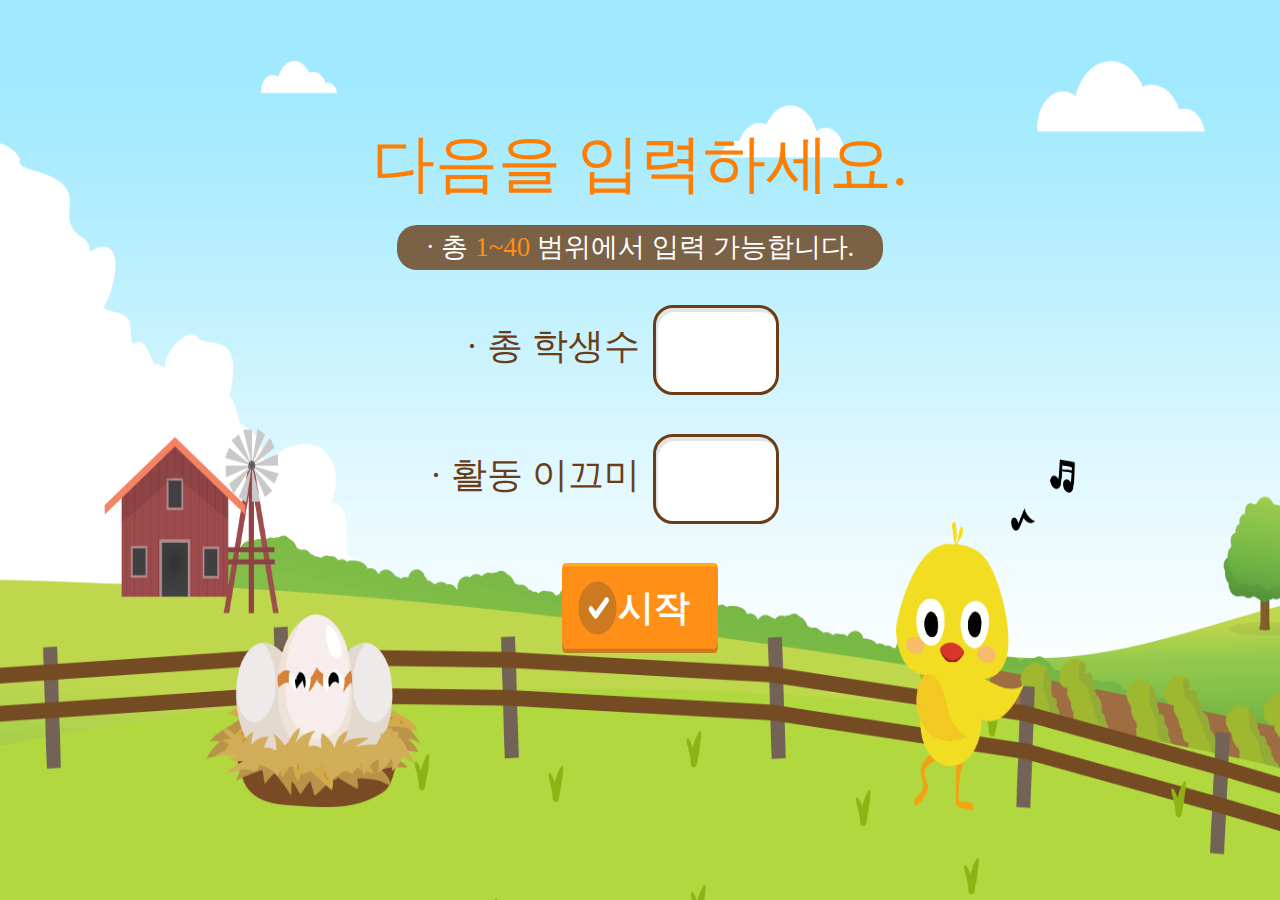
==== tools/activity/index.html @ 80cbd42c "first commit" ====
<!DOCTYPE html>
<html lang="en">

<head>
    <meta charset="UTF-8">
    <meta name="viewport" content="width=device-width, initial-scale=1.0, maximum-scale=1.0, user-scalable=no">
    <meta http-equiv="X-UA-Compatible" content="IE=edge">
    <title>Activity</title>
    <link href="./../../css/bulma.min.css" type="text/css" rel="stylesheet" />
    <link href="css/activity.css" type="text/css" rel="stylesheet" />
</head>

<body>
    <div id="activity_wrap">

        <div class="activity_bg_top">다음을 입력하세요.</div>
        <div class="egg"></div>
        <div class="chick"></div>
        <div class="note"></div>
        <div class="activity_bg_body_left">
            <div class="input_area ia_top">
                <span class="ac_span">· 총 학생수</span><input id="allUser" name="allUser" class="input_style" type="number"
                    maxlength="2" oninput="maxLengthCheck(this)">
            </div>
            <div class="input_area ia_bottom">
                <span class="ac_span">· 활동 이끄미</span><input id="inputUser" name="inputUser" class="input_style" min="1"
                    max="30" type="number" maxlength="2" oninput="maxLengthCheck(this)">
            </div>
            <div class="activity_bg_body_right">
                <span>시작</span>
            </div>
        </div>
        <div class="activity_bg_bottom">
            · 총 <span class="y_color">1~40</span> 범위에서 입력 가능합니다.
        </div>
    </div>
    <!-- 결과 화면 -->
    <div id="activity_result_wrap">
        <div id="result_chick_1"></div>
        <div id="result_chick_2"></div>
        <div id="egg_wrap">
        </div>
        <div id="result_egg_wrap"></div>
        <div class="result_btn_wrap">
            <div id="activity_result_btn">알깨기 시작</div>
            <div id="reset_btn">처음으로</div>
        </div>
    </div>
    <!-- modal -->
    <div id="alert_modal" class="alert_wrap">
        <div class="modal-background alert_background"></div>
        <div class="modal-card alert_modal_card">
            <section class="alert_body">
            </section>
        </div>
    </div>
    <script type="text/javascript" src="./../../js/jquery.min.js"></script>
    <script type="text/javascript" src="js/activity.js"> </script>
</body>

</html>
---- tools/activity/css/activity.css ----
html {
    height: 100%;
    margin: 0;
}
body {
    height: 100%;
    width: 100%;
    top:0;   
    left: 0;
    right: 0;
    bottom: 0;
    margin: 0 auto;
    padding: 0px;
    position: absolute;
    overflow: hidden;
    box-sizing:border-box;
    /* scroll bar hidden */
    -moz-box-sizing:border-box; 
    -webkit-box-sizing:border-box;
    -ms-overflow-style: none; 
    /* unselectable */
    user-select: none; /* standard syntax */
    -webkit-user-select: none; /* webkit (safari, chrome) browsers */
    -moz-user-select: none; /* mozilla browsers */
    -khtml-user-select: none; /* webkit (konqueror) browsers */
    -ms-user-select: none; /* IE10+ */
}
body::-webkit-scrollbar {
    display:none; 
}
button, input {
    border: 0;
    outline: 0;
    cursor: pointer;
}
input[type="number"]::-webkit-outer-spin-button,
input[type="number"]::-webkit-inner-spin-button {
    -webkit-appearance: none;
    margin: 0;
}
span {
    display: inline-block;
}
#activity_wrap {
    position: relative;
    width: 100%;
    height: 100%;
    background: url('../images/bg.png') center center fixed;
    background-repeat: no-repeat;
    background-size: 136% 110%;
}
#activity_result_wrap {
    display: none;
    position: relative;
    width: 100%;
    height: 100%;
    background: url('../images/bg3.png') center center fixed;
    background-repeat: no-repeat;
    background-size: 134% 101%;
}
#result_chick_2 {
    position: absolute;
    top: 2%;
    left: 0;
    width: 12%;
    height: 25%;
    background-image: url('../images/bg_chick_2.png');
    background-repeat: no-repeat;
    background-size: 150% 92%;
    background-position: -83px 10px;
    z-index: 10;
}
#result_chick_1 {
    position: absolute;
    top: 11%;
    right: 0;
    width: 12%;
    height: 21%;
    background-image: url('../images/bg_chick_1.png');
    background-repeat: no-repeat;
    background-size: 150% 100%;
    background-position: 0px -2px;
    z-index: 10;
}
.activity_bg_top {
    position: absolute;
    top: 13%;
    left: 25%;
    width: 50%;
    height: 20%;
    color: #ff7e00;
    font-family: 'NotoSansKR_Bold';
    font-size: 7vmin;
    text-align: center;
}
.egg {
    position: absolute;
    top: 68%;
    left: 4%;
    width: 22%;
    height: 22%;
    background-image: url('../images/egg.png');
    background-repeat: no-repeat;
    background-size: 100% 100%;
    z-index: 10;
}
.chick {
    position: absolute;
    top: 58%;
    left: 76%;
    width: 12%;
    height: 32%;
    background-image: url('../images/chick_1.png');
    background-repeat: no-repeat;
    background-size: 100% 100%;
    z-index: 10;
}
.note {
    position: absolute;
    top: 51%;
    left: 89%;
    width: 9%;
    height: 10%;
    background-image: url('../images/note.png');
    background-repeat: no-repeat;
    background-size: 100% 100%;
    animation: motion 1s linear 0s infinite alternate;
    z-index: 10;
}
.activity_bg_body_left {
    position: absolute;
    top: 22%;
    left: 32.5%;
    width: 35%;
    height: 65%;
}
.activity_bg_body_right {
    position: absolute;
    left: 32.5%;
    top : 50%;
    width: 35%;
    height: 10vh;
    display: block;
    background-image: url('../images/start_btn_off.png');
    background-repeat: no-repeat;
    background-size: 100% 100%;
    text-align: center;
    cursor: pointer;
}
.activity_bg_body_right:hover {
    color: #f1d0ad;
    background-image: url('../images/start_btn_on.png');
}
.activity_bg_body_right span {
    color: #fff;
    font-size: 4vmin;
    line-height: 10vmin;
    font-weight: 700;
    padding-left: 18%;
}
.input_area {
    position: absolute;
    left: 0%;
    width: 100%;
    height: 10vh;
    display: block;
}
.ia_top {
    top : 6%;
}
.ia_bottom {
    top : 28%;
}
.ac_span {
    width: 50%;
    color: #6b3d17;
    font-family: 'NotoSansKR_Bold';
    font-size: 4vmin;
    text-align: right;
}
.y_color {
    color: #ff8f17;
}
.activity_bg_bottom {
    position: absolute;
    left: 31%;
    top: 25%;
    width: 38%;
    height: 30px;
    font-family: 'NotoSansKR_Bold';
    font-size: 3vmin;
    line-height: 5vmin;
    color: #fff;
    background-color: rgba(107, 61, 23, 0.8);
    text-align: center;
    border-radius: 20px;
}
.input_style {
   width: 36%;
   height: 100%;
    border-radius: 20px;
    color: #6b3d17;
    border: 3px solid #6b3d17;
    text-align: center;
    font-size: 3.5vw;
    font-weight: 700;
    margin-left: 3%;
    box-shadow: 2px 4px #e4e4e4 inset;
}
#allUser {
    top : 6%;
}
#inputUser {
    top : 28%;
}

#st_btn:hover {
    background-image: url('../images/st_btn_on.png');
}
.result_btn_wrap {
    position: absolute;
    bottom: 7%;
    left: 25%;
    width: 50%;
    height: 10%;
}
#activity_result_btn {
    float: left;
    width: 40%;
    margin: 0 5%;
    height: 100%;
    background-image: url('../images/eggdrop_off.png');
    background-repeat: no-repeat;
    background-size: 100% 100%;
    color: #fff;
    font-weight: bold;
    font-family: 'NotoSansKR_Bold';
    text-align: center;
    cursor: pointer;
}
#activity_result_btn:hover {
    background-image: url('../images/eggdrop_on.png');
}
#reset_btn {
    float: left;
    width: 40%;
    margin: 0 5%;
    height: 100%;
    background-image: url('../images/reset_off.png');
    background-repeat: no-repeat;
    background-size: 100% 100%;
    color: #fff;
    font-weight: bold;
    font-family: 'NotoSansKR_Bold';
    text-align: center;
    cursor: pointer;
}
#reset_btn:hover {
    background-image: url('../images/reset_on.png');
}
#egg_wrap {
    position: relative;
    top: 10%;
    margin: 0 12.5%;
    width: 75%;
    height: 50%;
}
.egg_straw {
    position: relative;
    width: 9%;
    height: 16%;
    float: left;
    margin: 3% 1% 0 0;
}
.result_egg {
    position: relative;
    display: inline-block;
    top: -5%;
    left: 15%;
    width: 70%;
    height: 100%;
    margin: 0 3% 1.8% 0%;
    background-image: url('../images/result_egg.png');
    background-repeat: no-repeat;
    background-size: 100% 100%;
    box-sizing: border-box;
    z-index: 2;
    transform: translateZ(0);
}
.eggleak_motion {
    animation: eggleak_motion 0.5s step-start 0s 1 alternate;
}
.result_straw {
    position: relative;
    top: -40%;
    width: 100%;
    height: 30%;
    background-image: url('../images/straw.png');
    background-repeat: no-repeat;
    background-size: 100% 100%;
    z-index: 3;
}
#result_egg_wrap {
    position: relative;
    width: auto;
    max-width: 90%;
    min-width: 10%;
    height: 20%;
    margin: 0 auto;
    top: 14%;
    text-align: center;
    pointer-events: none;
}
/* .result_egg_wrap_motion {
    animation: result_motion 2s linear 0s 1 alternate;
} */
.result_eggs {
    position: relative;
    display: inline-block;
    top: 8%;
    width: 8%;
    height: 66%;
    margin: 0 1%;
    background-repeat: no-repeat;
    background-size: 100% 100%;
    box-sizing: border-box;
    opacity: 0;
}
.result_eggs_1 {
    background-image: url('../images/result_chick_1.png');
}
.result_eggs_2 {
    background-image: url('../images/result_chick_2.png');
}
.result_eggs_3 {
    background-image: url('../images/result_chick_3.png');
}
.result_eggs_4 {
    background-image: url('../images/result_chick_4.png');
}
.re_num {
    position: relative;
    display: inline-block;
    width: 100%;
    height: 50%;
    margin-top: 40%;
    color: #6b3d17;
    font-family: 'roboto';
    text-align: center;
}
.alert_wrap {
    position: absolute;
    top: 0;
    left: 0;
    width: 100%;
    height: 100%;
    z-index: 12;
    display: none;
}
.alert_modal_card {
    width: 25%;
    height: 100%;
}
.alert_body {
    position: relative;
    top : 22%;
    height: 60%;
    background-color: transparent;
    overflow: auto;
    padding: 20px;
    background-image: url('../images/popup.png');
    background-repeat: no-repeat;
    background-size: 100% 100%;
}

@keyframes motion {
	0% {transform: rotate(0deg);}
	100% {transform: rotate(10deg);}
}

@keyframes eggleak_motion {
    0% {transform: rotate(-15deg);}
	16% {transform: rotate(15deg);}
	32% {transform: rotate(-15deg);}
	48% {transform: rotate(15deg);}
	64% {transform: rotate(-10deg);}
	100% {transform: rotate(0deg);}
}
@keyframes result_motion {
	0% {transform:scale(0.1);}
	25% {transform:scale(0.5);}
	50% {transform:scale(0.3);}
	100% {transform:scale(1);}
}

@media screen and (min-width: 901px) and (max-width: 1920px) {
    #activity_wrap {
        background-size: 100% 100%;
    }
    .activity_bg_top {
       width: 50%;
       left: 25%;
       height: 12%;
       top: 13%;
       font-size: 7vmin;
    }
    .ac_span {
        display: inline-block;
        width: 50%;
        color: #6b3d17;
        font-family: 'NotoSansKR_Bold';
        font-size: 4vmin;
        text-align: right;
        position: relative;
        top:-8%;
    }
    .egg {
        left: 16%;
        width: 17%;
    }
    .chick {
        left: 70%;
        width: 10%;
    }
    .note {
        top: 51%;
        left: 79%;
        width: 5%;
        height: 8%;
    }
    .activity_bg_body_left {
        top: 30%;
        left: 32.5%;
        width: 35%;
        height: 65%;
    }
    /* .activity_bg_body_right {
        top: 34%;
        left: 57%;
        width: 10%;
        height: 26%;
    } */
    /* .activity_bg_body_right span {
        font-size: 5vmin;
        line-height: vmin;
    } */
    /* .input_area {
        left: 10%;
    } */
    .input_style {
        width: 28%;
    }
    .activity_bg_bottom {
        height: 5%;
        font-size:3vmin;
        line-height: 5vmin;
    }
    #egg_wrap {
        width: 55%;
        margin: 0 22.5%;
        top: 10%;
    }
    #result_chick_1 {
    top: 10%;
    right: 6%;
    width: 13%;
    height: 21%;
    background-size: 100% 100%;
    background-position: 0 0;
    }
    #result_chick_2 {
    top: 8%;
    left: 94px;
    width: 14%;
    height: 25%;
    background-size: 100% 100%;
    background-position: 0 0;
    }
    #activity_result_wrap {
        background-size: 100% 100%;
    }
    .result_egg {
        top: 0%;
        left: 17.5%;
        width: 65%;
        height: 100%;
        margin: -10px 9% 10% 0%;
    }
    #result_egg_wrap {
        max-width: 70%;;
    }
    #activity_result_btn, #reset_btn {
        font-size: 4vmin;
        line-height: 10vmin;
    }
    .result_eggs {
        top: -5%;
        width: 8%;
        height: 70%;
        margin: 0 1%;
    }
    .re_num {
        font-size: 5vmin;
        font-weight: 900;
    }
}
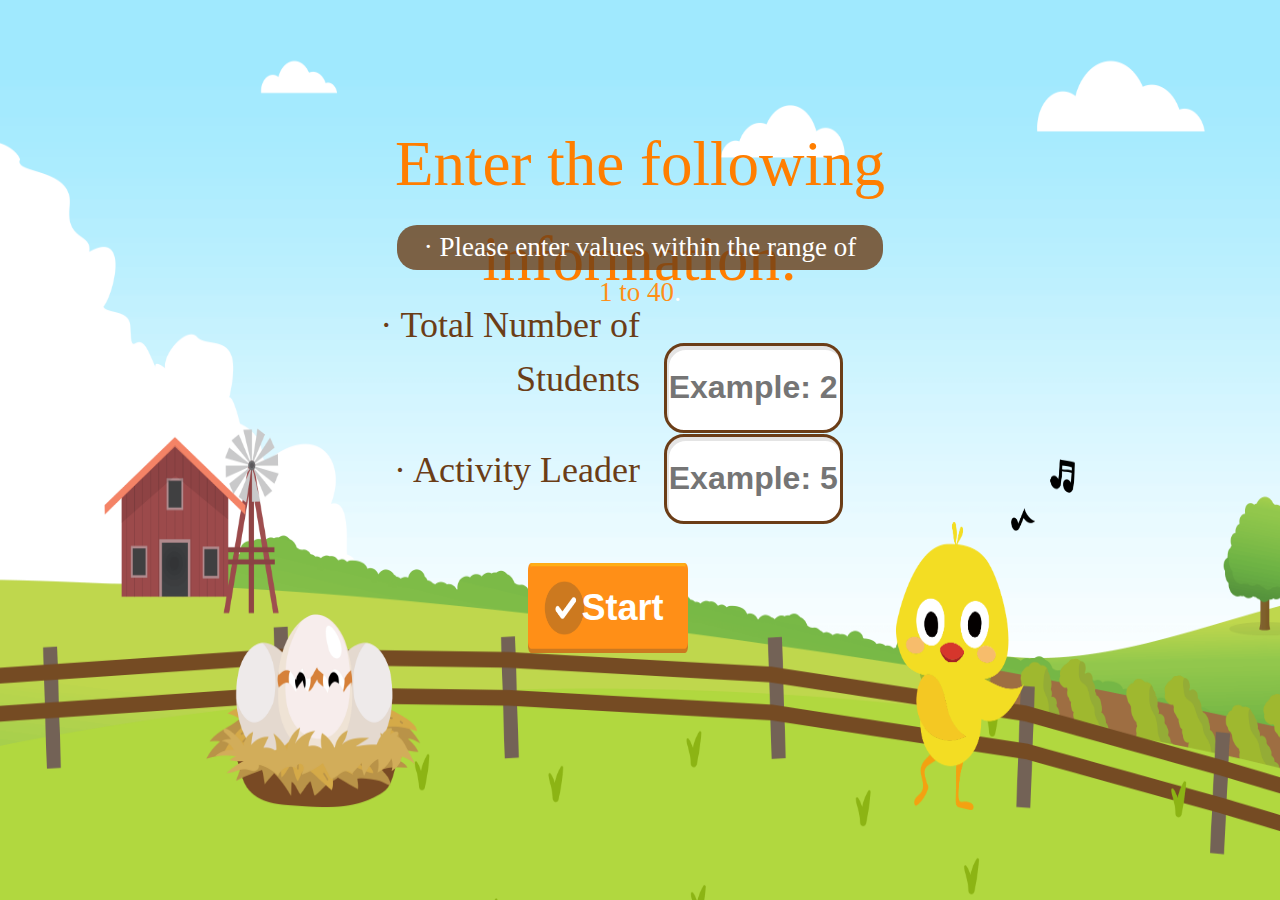
==== commit 532d6e45: "Presenter Selector translate" ====
--- a/tools/activity/index.html
+++ b/tools/activity/index.html
@@ -5,7 +5,7 @@
     <meta charset="UTF-8">
     <meta name="viewport" content="width=device-width, initial-scale=1.0, maximum-scale=1.0, user-scalable=no">
     <meta http-equiv="X-UA-Compatible" content="IE=edge">
-    <title>Activity</title>
+    <title>Presenter Selector</title>
     <link href="./../../css/bulma.min.css" type="text/css" rel="stylesheet" />
     <link href="css/activity.css" type="text/css" rel="stylesheet" />
 </head>
@@ -13,49 +13,54 @@
 <body>
     <div id="activity_wrap">
 
-        <div class="activity_bg_top">다음을 입력하세요.</div>
+        <div class="activity_bg_top">Enter the following information:</div>
         <div class="egg"></div>
         <div class="chick"></div>
         <div class="note"></div>
         <div class="activity_bg_body_left">
             <div class="input_area ia_top">
-                <span class="ac_span">· 총 학생수</span><input id="allUser" name="allUser" class="input_style" type="number"
-                    maxlength="2" oninput="maxLengthCheck(this)">
+                <span class="ac_span">· Total Number of Students</span>
+                <input id="allUser" name="allUser" class="input_style" type="number" maxlength="2"
+                    oninput="maxLengthCheck(this)" placeholder="Example: 20">
             </div>
             <div class="input_area ia_bottom">
-                <span class="ac_span">· 활동 이끄미</span><input id="inputUser" name="inputUser" class="input_style" min="1"
-                    max="30" type="number" maxlength="2" oninput="maxLengthCheck(this)">
+                <span class="ac_span">· Activity Leader</span>
+                <input id="inputUser" name="inputUser" class="input_style" min="1" max="30" type="number" maxlength="2"
+                    oninput="maxLengthCheck(this)" placeholder="Example: 5">
             </div>
             <div class="activity_bg_body_right">
-                <span>시작</span>
+                <span>Start</span>
             </div>
         </div>
         <div class="activity_bg_bottom">
-            · 총 <span class="y_color">1~40</span> 범위에서 입력 가능합니다.
+            · Please enter values within the range of <span class="y_color">1 to 40</span>.
         </div>
     </div>
-    <!-- 결과 화면 -->
+
+    <!-- Result Screen -->
     <div id="activity_result_wrap">
         <div id="result_chick_1"></div>
         <div id="result_chick_2"></div>
-        <div id="egg_wrap">
-        </div>
+        <div id="egg_wrap"></div>
         <div id="result_egg_wrap"></div>
         <div class="result_btn_wrap">
-            <div id="activity_result_btn">알깨기 시작</div>
-            <div id="reset_btn">처음으로</div>
+            <button id="activity_result_btn" class="action_button">Start Breaking Eggs</button>
+            <button id="reset_btn" class="reset_button">Reset</button>
         </div>
     </div>
-    <!-- modal -->
+
+    <!-- Modal -->
     <div id="alert_modal" class="alert_wrap">
         <div class="modal-background alert_background"></div>
         <div class="modal-card alert_modal_card">
             <section class="alert_body">
+                <p>Please ensure all fields are correctly filled before proceeding.</p>
             </section>
         </div>
     </div>
+
     <script type="text/javascript" src="./../../js/jquery.min.js"></script>
-    <script type="text/javascript" src="js/activity.js"> </script>
+    <script type="text/javascript" src="js/activity.js"></script>
 </body>
 
 </html>--- a/tools/activity/css/activity.css
+++ b/tools/activity/css/activity.css
@@ -138,7 +138,7 @@
     position: absolute;
     left: 32.5%;
     top : 50%;
-    width: 35%;
+    width: 25%;
     height: 10vh;
     display: block;
     background-image: url('../images/start_btn_off.png');
@@ -202,7 +202,7 @@
     color: #6b3d17;
     border: 3px solid #6b3d17;
     text-align: center;
-    font-size: 3.5vw;
+    font-size:2rem;
     font-weight: 700;
     margin-left: 3%;
     box-shadow: 2px 4px #e4e4e4 inset;
@@ -430,8 +430,8 @@
     }
     .activity_bg_body_left {
         top: 30%;
-        left: 32.5%;
-        width: 35%;
+        left: 25%;
+        width: 50%;
         height: 65%;
     }
     /* .activity_bg_body_right {
